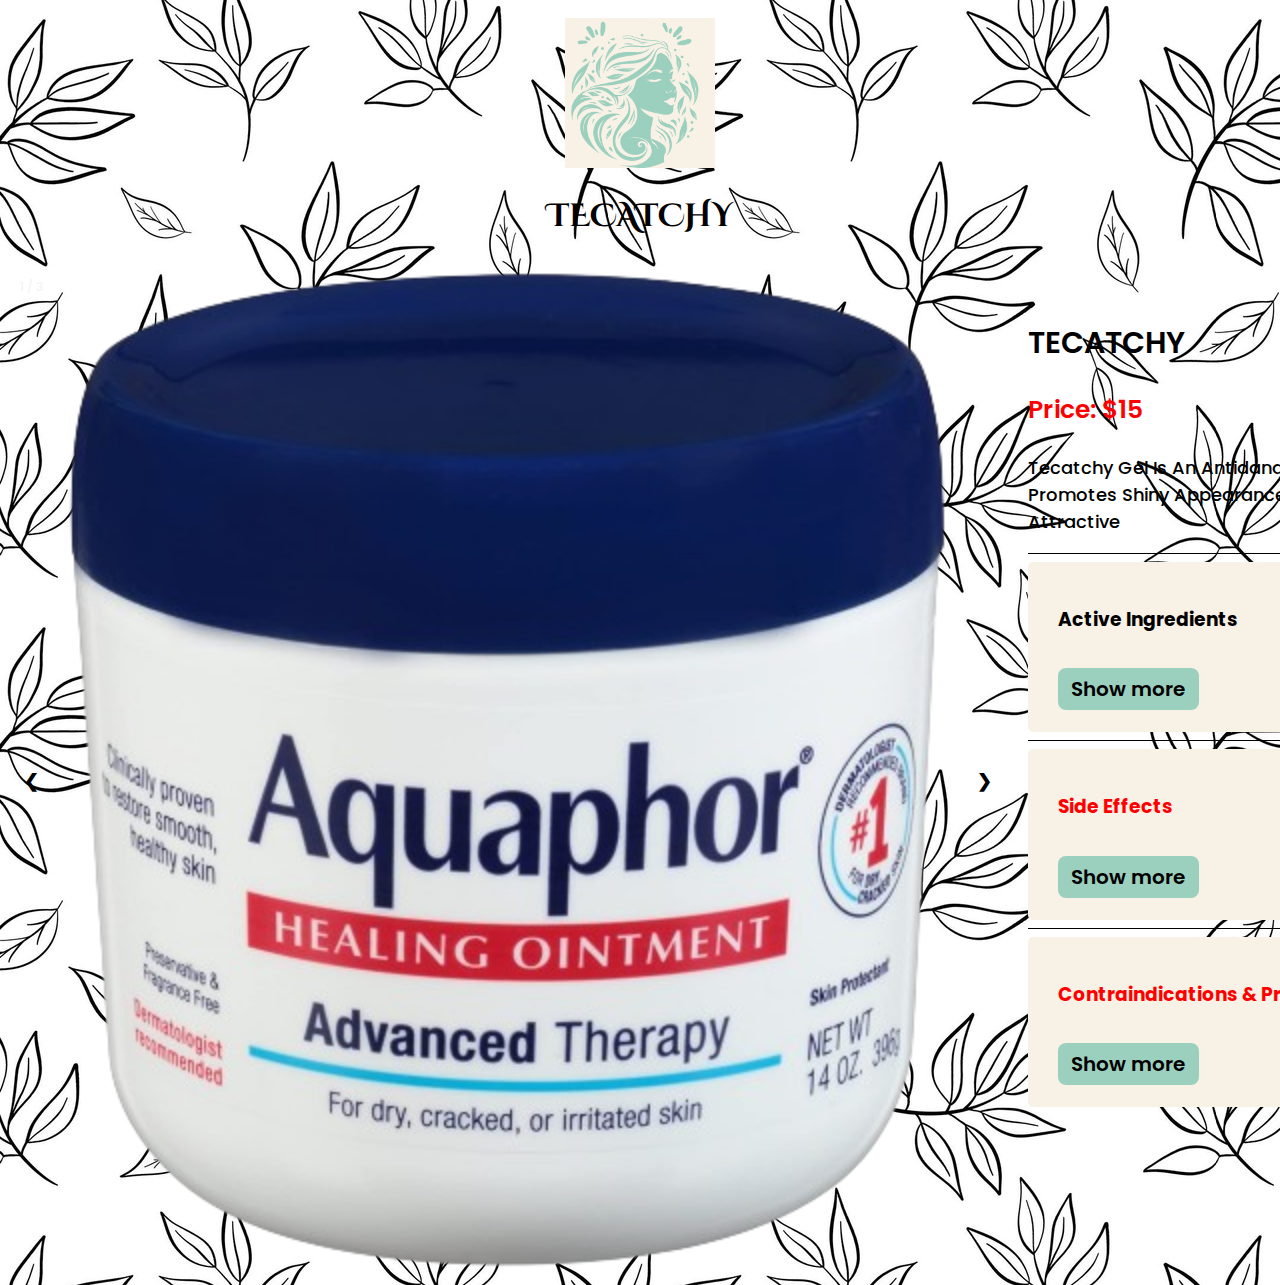
==== index.html @ b2cd75e8 "Add files via upload" ====
<!DOCTYPE html>
<html lang="en">
<head>
    <meta charset="UTF-8">
    <meta name="viewport" content="width=device-width, initial-scale=1.0">
    <link rel="stylesheet" href="css/landing.css">
    <meta name="viewport" content="width=device-width, initial-scale=1.0">
    <link rel="preconnect" href="https://fonts.googleapis.com">
    <link rel="preconnect" href="https://fonts.googleapis.com">
<link rel="preconnect" href="https://fonts.gstatic.com" crossorigin>
<link href="https://fonts.googleapis.com/css2?family=Cinzel+Decorative:wght@400;700;900&display=swap" rel="stylesheet">
<link rel="preconnect" href="https://fonts.googleapis.com">
<link rel="preconnect" href="https://fonts.gstatic.com" crossorigin>
<link href="https://fonts.googleapis.com/css2?family=Poppins:ital,wght@0,100;0,200;0,300;0,400;0,500;0,600;0,700;0,800;0,900;1,100;1,200;1,300;1,400;1,500;1,600;1,700;1,800;1,900&display=swap" rel="stylesheet">
<title>Pharmaceutics II Project</title>
</head>
<body background="images/stock-vector-sketch-hand-drawn-leaves-seamless-pattern-vector.jpeg">
<header>
        <img src="images/tecatchy-logo.png" style="height: 150px; width: 150px;">
        <h1 >TECATCHY</h1>
</header>
<div class="main-content">
    <!-- Slideshow container -->
<div class="slideshow-container">

<!-- Full-width images with number and caption text -->
    <div class="mySlides fade">
        <div class="numbertext">1 / 3</div>
            <img src="images/test-coolinda-removebg-preview.png" style="width:100%">
        </div>

    <div class="mySlides fade">
        <div class="numbertext">2 / 3</div>
            <img src="images/test2-removebg-preview.png" style="width:100%">
        </div>
    <div class="mySlides fade">
        <div class="numbertext">3 / 3</div>
    <img src="images/test3-removebg-preview.png" style="width:100%">
</div>

    <!-- Next and previous buttons -->
    <a class="prev" onclick="plusSlides(-1)">&#10094;</a>
    <a class="next" onclick="plusSlides(1)">&#10095;</a>
</div>
<br>

    <div class="product-info">
        <h1>TECATCHY</h1>
        <p class="price">Price: $15</p>
        <p class="desc">
            Tecatchy Gel Is An Antidandruff Gel Which Also Promotes Shiny Appearance of Hair And Make It Attractive
        </p>
        <hr>
        <div class="card">
        <input type="checkbox" class="expand-button" id="ch">
        <h3>Active Ingredients</h3>
            <p>
            <div class="content" style="font-weight: 600;">
                Tea tree oil 2ml 
                <br>
                Carbopol 6.8g
                <br>
                Triethanolamine 3 dps
                <br>
                Purified water 980ml
                <br>
                Green Colouring agent 
                <br>
                Alc 95% 2ml
            </p>
            <label for="ch">Show less</label>
            </div>
            <label for="ch">Show more</label>
        </div>
        <hr>
        <div class="card">
        <input type="checkbox" class="expand-button" id="ch1">
        <h3 class="side-h3">Side Effects</h3>
            <p>
            <div class="content" style="font-weight: 600;">
                Using too much tea tree oil may irritate or dry your scalp. Also May Cause Increased Hair loss And Changes in hair texture
            <br>
            <label for="ch1">Show less</label>
            </div>
            </p>
        <label for="ch1">Show more</label>
        </div>
        <hr>
        <div class="card">
        <input type="checkbox" class="expand-button" id="ch2">        
        <h3 class="precautions">Contraindications & Precautions</h3>
        <p>
            <div class="content" style="font-weight: 600;">
                <ol type="1">
                    <li>Don't use it if you have eczema.</li>
                    <li>Avoid contact with eyes. If contact occurs, rinse thoroughly with water.</li>
                    <li>Keep out of reach of children.</li>
                    <li>For external use only. Do not ingest.</li>
                    <li>Discontinue use if irritation or allergic reaction occurs</li>
                </ol>
        </p> 
        <label for="ch2">Show less</label>
    </div>
    <label for="ch2">Show more</label>
</div>
        </div>
    <div class="details">
        <div class="active-ing"></div>
        <div class="wrapper">
            <span class="minus">-</span>
            <span class="num">1</span>
            <span class="plus">+</span>
        </div>
        <button><a href="buy.html">Buy now</a></button>
    </div>
    
</div>
<script src="scripts/landing.js"></script>
</body>
</html>
---- css/landing.css ----
@media all and (max-width :500px){
    body{
        color: #ff0000;
    }
}

*{
    scroll-behavior: smooth;
}
body{
    font-family: 'poppins';
    scroll-behavior: smooth;
    background-color: #f8f1e6;

}
header{
    text-align: center;
    padding: 10px;
    font-family: 'cinzel decorative';
}
.main-content{
    display: flex;
    justify-content: space-between;
    flex: 3;

}
.main-content .product-img img{
    width: 500px;
    height: 500px;
    float: left;
    margin-left: 100px;
}
.details{
    float: right;
    margin-right: 100px;
    border: 1px solid black;
    padding: 40px;
    border-radius: 10px;
    height: 50%;
    margin-top: 100px;
}
.main-content .details .active-ing{
    display: block;

}
.wrapper{
    height: 50px;
    min-width: 150px;
    display: flex;
    align-items: center;
    background: #9cd0be;
    justify-content: center;
    border-radius: 12px;
}
.wrapper span{
    width: 100%;
    text-align: center;
    font-size: 16px;
    font-weight: 600;
}
.wrapper span.num{
    font-size: 15px;
}
.wrapper span.plus{
    cursor: pointer;
}
.wrapper span.minus{
    cursor: pointer;
}
button{
    background: #9cd0be;
    border: none;
    padding: 10px;
    border-radius: 10px;
    cursor: pointer;
    margin-top: 10px;
    width: 100%;
    font-size: 17px;
    font-weight: 600;
    transition: 0.3s;
}
button:hover{
    background: #ffd000;
    color: white;
}
.product-info{
    padding: 20px;
    width: 40%;
    margin-top: 10px;
}
.product-info h1{
    font-size: 30px;
    font-weight: 600;
}
.product-info p{
    font-size: 20px;
    font-weight: 500;
}
.product-info .price{
    color: #ff0000;
    font-size: 25px;
    font-weight: 600;
}
.product-info .desc{
    font-size: 18px;
    font-weight: 500;
}
.product-info .active-ing li{
    list-style: none;
    font-size: 18px;
    font-weight: 500;
}
.product-info .side-effects li{
    font-size: 18px;
    font-weight: 500;
}
.product-info .side-effects{
    margin-top: 20px;
}
.product-info .side-h3{
    color: #ff0000;
}
.product-info .precautions {
    color: #ff0000;
}
button a{
    text-decoration: none;
    color: black;
}
.card{
    background-color: #f8f1e6;
    width: 400px;
    padding: 22px 30px;
    border-radius: 5px;
    line-height: 1.8;
}
#ch{
    display: none;
}
label{
    display: inline-block;
    cursor: pointer;
    color: black;
    font-weight: 600;
    font-size: 20px;
    background-color: #9cd0be;
    padding: 3px 13px;
    border-radius: 8px;
    margin-top: 12px;
}
.content{
    display: none;
    font-weight: 600;
    font-size: 18px;
}
#ch:checked ~ .content{
    display: block;
}
#ch:checked ~ label{
    display: none;
}
#ch1{
    display: none;
}
#ch1:checked ~ .content{
    display: block;
}
#ch1:checked ~ label{
    display: none;
}
#ch2{
    display: none;
}
#ch2:checked ~ .content{
    display: block;
}
#ch2:checked ~ label{
    display: none;
}
.slideshow-container {
    min-width: 1000px;
    position: relative;
    margin: auto;
}

/* Hide the images by default */
.mySlides {
    display: none;
}

/* Next & previous buttons */
.prev, .next {
    cursor: pointer;
    position: absolute;
    top: 50%;
    width: auto;
    margin-top: -22px;
    padding: 16px;
    color: black;
    font-weight: bold;
    font-size: 18px;
    transition: 0.6s ease;
    border-radius: 0 3px 3px 0;
    user-select: none;
}

/* Position the "next button" to the right */
.next {
    right: 0;
    border-radius: 3px 0 0 3px;
}

/* On hover, add a black background color with a little bit see-through */
.prev:hover, .next:hover {
    background-color: rgba(0,0,0,0.8);
}

/* Caption text */
.text {
    color: #f2f2f2;
    font-size: 15px;
    padding: 8px 12px;
    position: absolute;
    bottom: 8px;
    width: 100%;
    text-align: center;
}

/* Number text (1/3 etc) */
.numbertext {
    color: #f2f2f2;
    font-size: 12px;
    padding: 8px 12px;
    position: absolute;
    top: 0;
}

/* The dots/bullets/indicators */
.dot {
    cursor: pointer;
    height: 15px;
    width: 15px;
    margin: 0 2px;
    background-color: #bbb;
    border-radius: 50%;
    display: inline-block;
    transition: background-color 0.6s ease;
}

.active, .dot:hover {
    background-color: #717171;
}

/* Fading animation */
.fade {
    animation-name: fade;
    animation-duration: 1.5s;
}

@keyframes fade {
    from {opacity: .4}
    to {opacity: 1}
}
hr{
    background-color: black;  
    border: none;
    height: 1px;  

}
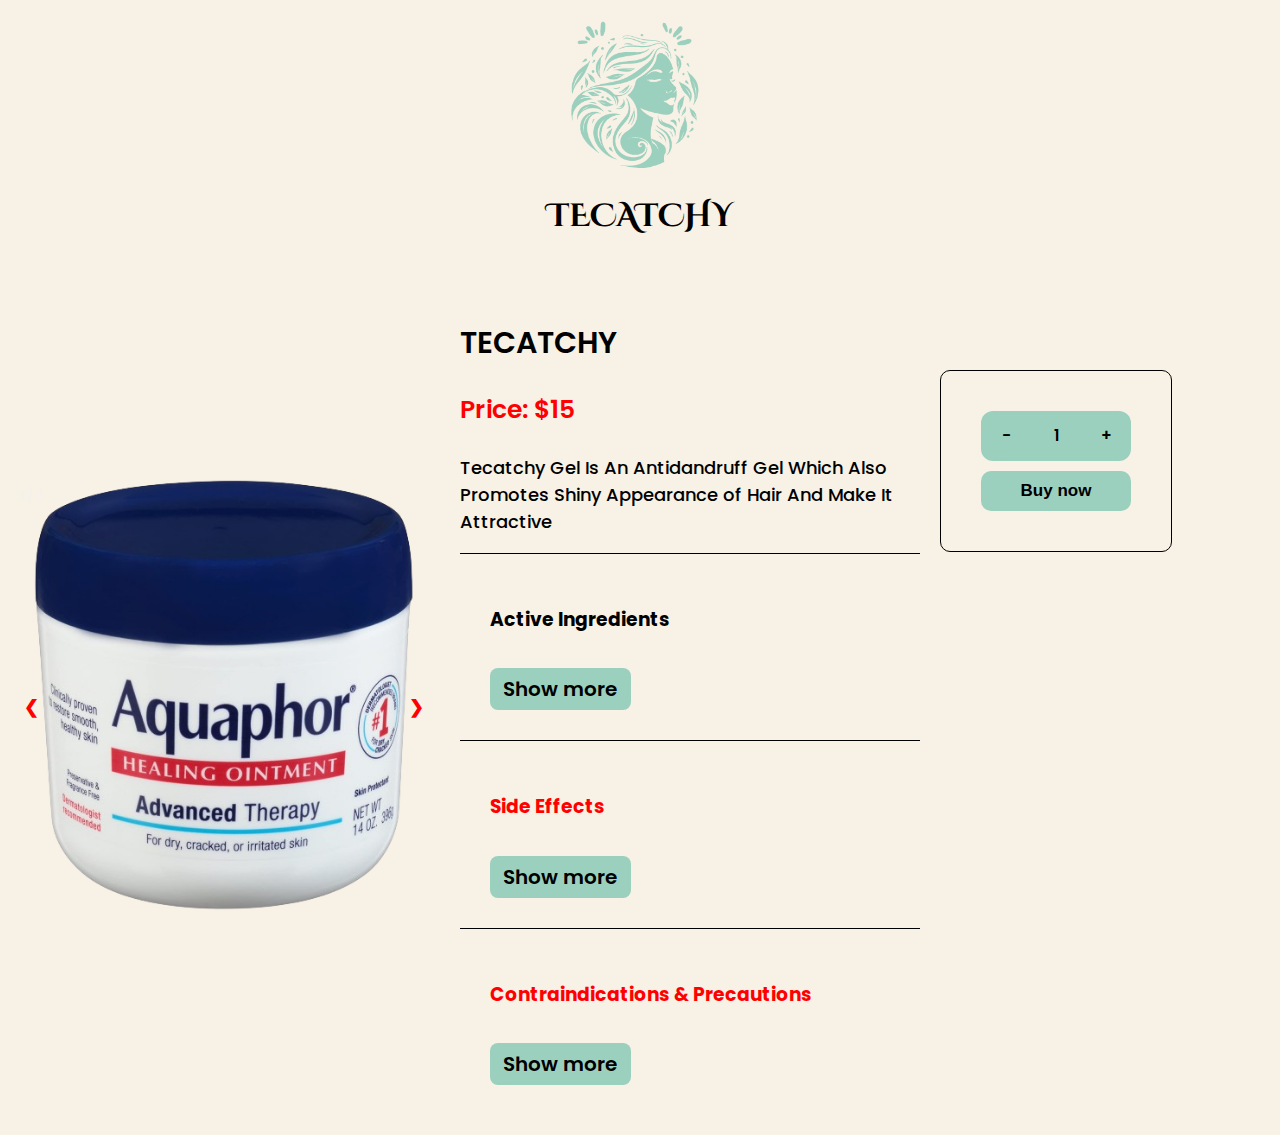
==== commit 89f3ba2f: "index.html" ====
--- a/index.html
+++ b/index.html
@@ -14,7 +14,7 @@
 <link href="https://fonts.googleapis.com/css2?family=Poppins:ital,wght@0,100;0,200;0,300;0,400;0,500;0,600;0,700;0,800;0,900;1,100;1,200;1,300;1,400;1,500;1,600;1,700;1,800;1,900&display=swap" rel="stylesheet">
 <title>Pharmaceutics II Project</title>
 </head>
-<body background="images/stock-vector-sketch-hand-drawn-leaves-seamless-pattern-vector.jpeg">
+<body>
 <header>
         <img src="images/tecatchy-logo.png" style="height: 150px; width: 150px;">
         <h1 >TECATCHY</h1>
@@ -117,4 +117,4 @@
 </div>
 <script src="scripts/landing.js"></script>
 </body>
-</html>+</html>
--- a/css/landing.css
+++ b/css/landing.css
@@ -1,8 +1,3 @@
-@media all and (max-width :500px){
-    body{
-        color: #ff0000;
-    }
-}
 
 *{
     scroll-behavior: smooth;
@@ -178,7 +173,7 @@
     display: none;
 }
 .slideshow-container {
-    min-width: 1000px;
+    min-width: 100px;
     position: relative;
     margin: auto;
 }
@@ -196,7 +191,7 @@
     width: auto;
     margin-top: -22px;
     padding: 16px;
-    color: black;
+    color: red;
     font-weight: bold;
     font-size: 18px;
     transition: 0.6s ease;
@@ -266,4 +261,4 @@
     border: none;
     height: 1px;  
 
-}+}
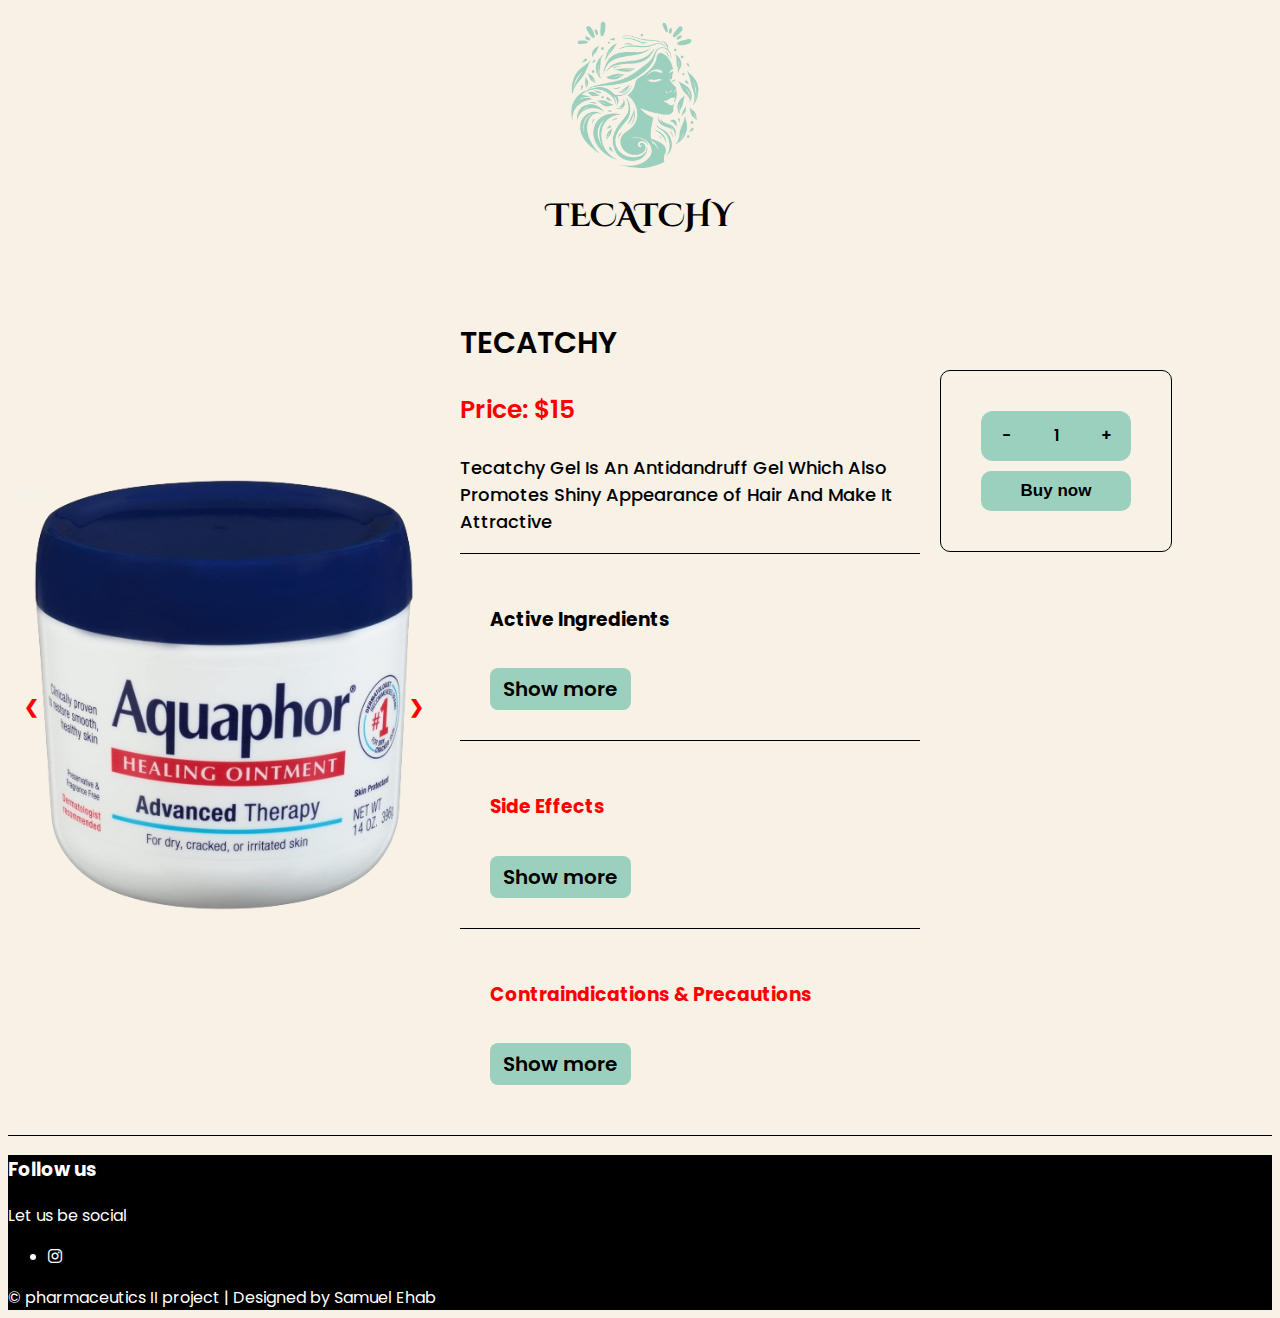
==== commit bc5a9bcd: "Update index.html" ====
--- a/index.html
+++ b/index.html
@@ -3,8 +3,8 @@
 <head>
     <meta charset="UTF-8">
     <meta name="viewport" content="width=device-width, initial-scale=1.0">
+    <link rel="stylesheet" href="https://cdnjs.cloudflare.com/ajax/libs/font-awesome/6.5.1/css/all.min.css">
     <link rel="stylesheet" href="css/landing.css">
-    <meta name="viewport" content="width=device-width, initial-scale=1.0">
     <link rel="preconnect" href="https://fonts.googleapis.com">
     <link rel="preconnect" href="https://fonts.googleapis.com">
 <link rel="preconnect" href="https://fonts.gstatic.com" crossorigin>
@@ -113,8 +113,20 @@
         </div>
         <button><a href="buy.html">Buy now</a></button>
     </div>
-    
 </div>
+    <hr>
+<footer style="background-color: black; color: white;">
+    <div class="footer-content" >
+        <h3>Follow us</h3>
+        <p>Let us be social</p>
+        <ul class="socials">
+        <li><a href="https://www.instagram.com/tecatchy?igsh=MXBxMXl2cXRjNnU4Yg==" target="_blank" style="color: white;"><i class="fab fa-instagram"></i></a></li>
+        </ul>
+    </div>
+    <div class="footer-bottom">
+        &copy; pharmaceutics II project | Designed by Samuel Ehab
+    </div>
+</footer>
 <script src="scripts/landing.js"></script>
 </body>
 </html>
--- a/css/landing.css
+++ b/css/landing.css
@@ -262,3 +262,25 @@
     height: 1px;  
 
 }
+@media screen and (max-width:700px) {
+    .main-content{
+        flex-direction: column;
+        align-items: center;
+    }
+    .details{
+        position: relative;
+        width: 75%;
+        left: 5rem;
+    }
+}
+@media screen and (max-width:500px) {
+    .main-content{
+        flex-direction: column;
+        align-items: center;
+    }
+    .details{
+        position: relative;
+        width: 75%;
+        left: 5rem;
+    }
+}
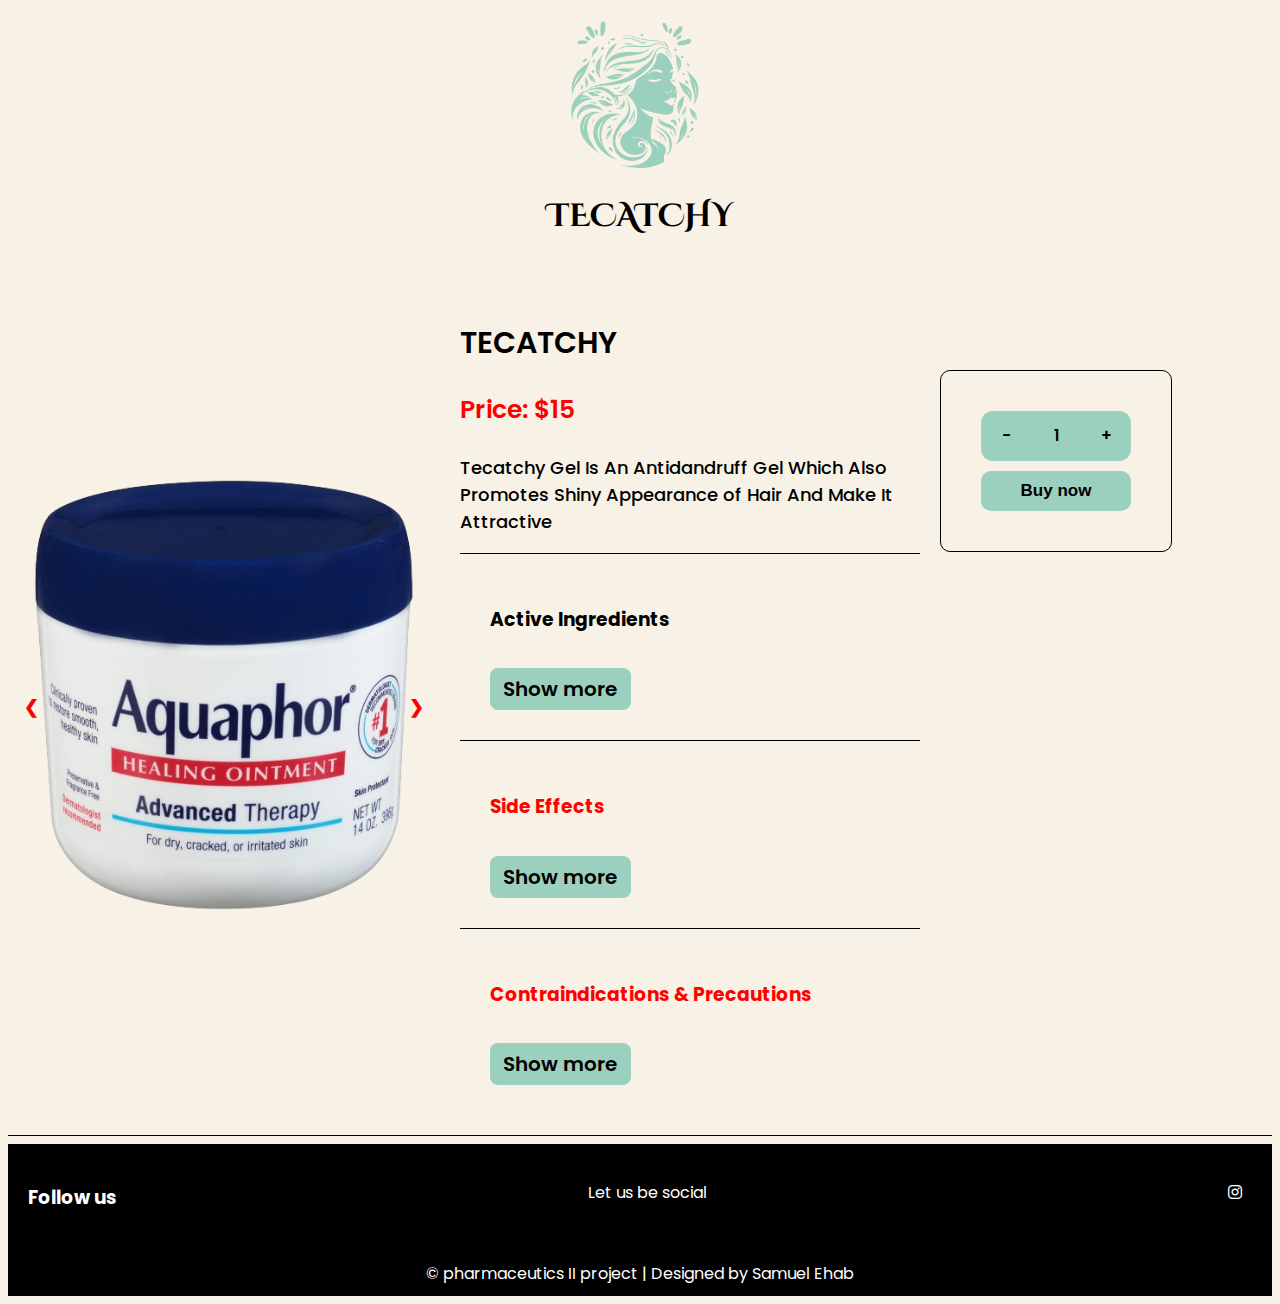
==== commit aa0edc2f: "Update index.html" ====
--- a/index.html
+++ b/index.html
@@ -3,8 +3,8 @@
 <head>
     <meta charset="UTF-8">
     <meta name="viewport" content="width=device-width, initial-scale=1.0">
+    <link rel="stylesheet" href="css/landing.css">
     <link rel="stylesheet" href="https://cdnjs.cloudflare.com/ajax/libs/font-awesome/6.5.1/css/all.min.css">
-    <link rel="stylesheet" href="css/landing.css">
     <link rel="preconnect" href="https://fonts.googleapis.com">
     <link rel="preconnect" href="https://fonts.googleapis.com">
 <link rel="preconnect" href="https://fonts.gstatic.com" crossorigin>
@@ -113,8 +113,9 @@
         </div>
         <button><a href="buy.html">Buy now</a></button>
     </div>
+    
 </div>
-    <hr>
+<hr>
 <footer style="background-color: black; color: white;">
     <div class="footer-content" >
         <h3>Follow us</h3>
--- a/css/landing.css
+++ b/css/landing.css
@@ -256,31 +256,29 @@
     from {opacity: .4}
     to {opacity: 1}
 }
+.footer-content{
+    display: flex;
+    justify-content: space-between;
+    padding: 20px;
+    font-family: 'poppins';
+
+}
+.socials{
+    display: flex;
+    flex-direction: row;
+    list-style:none;
+}
+.socials li a {
+    margin: 10px;
+}
+.footer-bottom{
+    font-family: 'poppins';
+    text-align: center;
+    padding: 10px;
+}
 hr{
     background-color: black;  
     border: none;
     height: 1px;  
 
 }
-@media screen and (max-width:700px) {
-    .main-content{
-        flex-direction: column;
-        align-items: center;
-    }
-    .details{
-        position: relative;
-        width: 75%;
-        left: 5rem;
-    }
-}
-@media screen and (max-width:500px) {
-    .main-content{
-        flex-direction: column;
-        align-items: center;
-    }
-    .details{
-        position: relative;
-        width: 75%;
-        left: 5rem;
-    }
-}
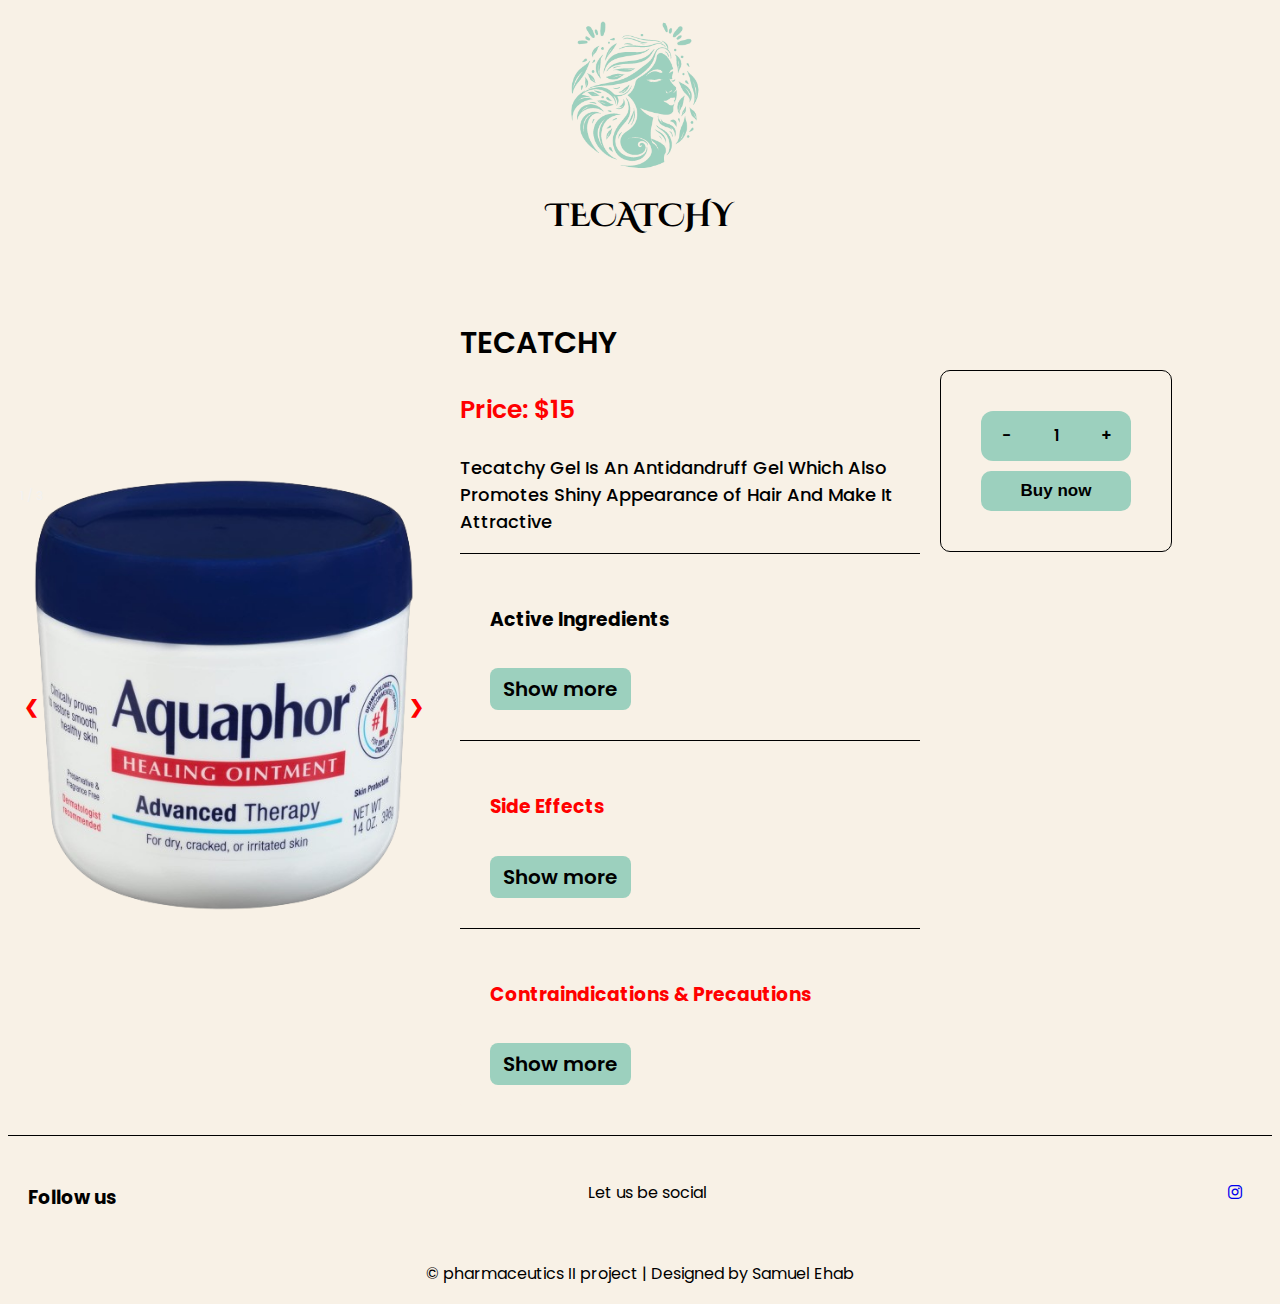
==== commit 42531b1c: "Update index.html" ====
--- a/index.html
+++ b/index.html
@@ -116,12 +116,12 @@
     
 </div>
 <hr>
-<footer style="background-color: black; color: white;">
+<footer >
     <div class="footer-content" >
         <h3>Follow us</h3>
         <p>Let us be social</p>
         <ul class="socials">
-        <li><a href="https://www.instagram.com/tecatchy?igsh=MXBxMXl2cXRjNnU4Yg==" target="_blank" style="color: white;"><i class="fab fa-instagram"></i></a></li>
+        <li><a href="https://www.instagram.com/tecatchy?igsh=MXBxMXl2cXRjNnU4Yg==" target="_blank"><i class="fab fa-instagram"></i></a></li>
         </ul>
     </div>
     <div class="footer-bottom">
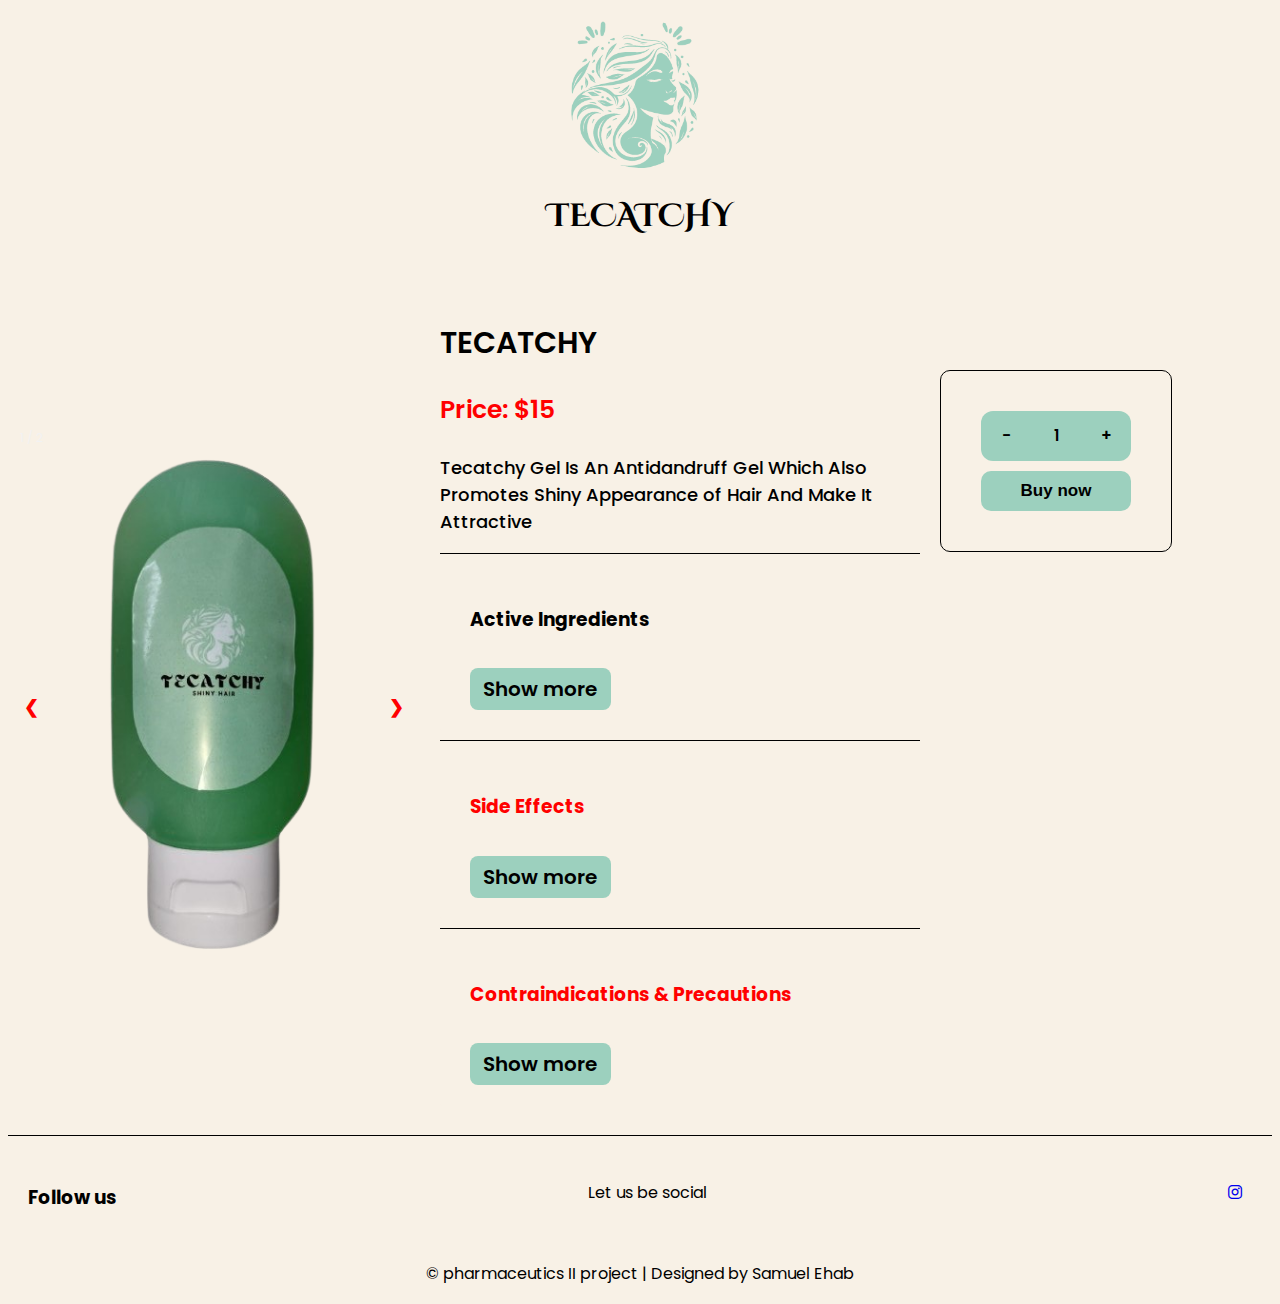
==== commit ae000c84: "Update index.html" ====
--- a/index.html
+++ b/index.html
@@ -25,19 +25,14 @@
 
 <!-- Full-width images with number and caption text -->
     <div class="mySlides fade">
-        <div class="numbertext">1 / 3</div>
-            <img src="images/test-coolinda-removebg-preview.png" style="width:100%">
+        <div class="numbertext">1 / 2   </div>
+            <img src="images/2nd-removebg-preview (1).png" style="width:100%">
         </div>
 
     <div class="mySlides fade">
-        <div class="numbertext">2 / 3</div>
-            <img src="images/test2-removebg-preview.png" style="width:100%">
+        <div class="numbertext">2 / 2</div>
+            <img src="images/1st-removebg-preview.png" style="width:100%">
         </div>
-    <div class="mySlides fade">
-        <div class="numbertext">3 / 3</div>
-    <img src="images/test3-removebg-preview.png" style="width:100%">
-</div>
-
     <!-- Next and previous buttons -->
     <a class="prev" onclick="plusSlides(-1)">&#10094;</a>
     <a class="next" onclick="plusSlides(1)">&#10095;</a>
